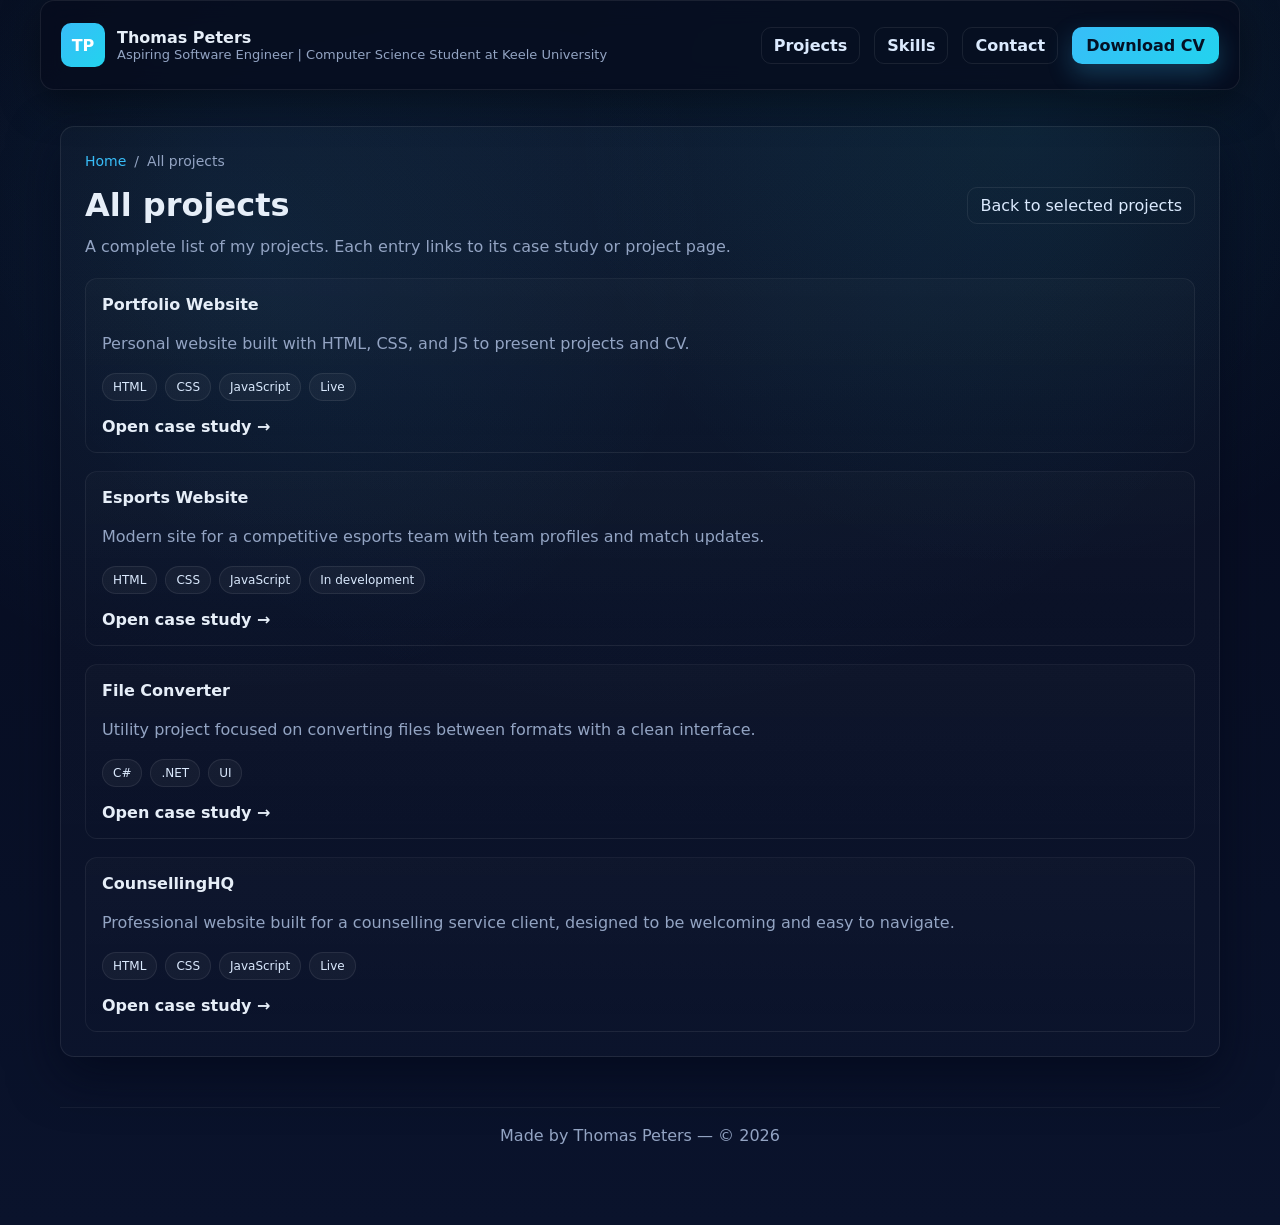
==== projects/all-projects.html @ de2625d3 "comments added" ====
<!DOCTYPE html>
<html lang="en">
<head>
  <meta charset="UTF-8">
  <meta name="viewport" content="width=device-width, initial-scale=1.0">
  <title>All Projects | Thomas Peters</title>
  <meta name="description" content="Full list of Thomas Peters' software projects.">
  <link rel="icon" type="image/jpg" href="../assets/headshot.JPG">
  <!-- Global styles shared across the entire site -->
  <link rel="stylesheet" href="../styles.css">
</head>
<body>

  <!-- =====================================================================
       Site Header
       Identical across all pages for consistent navigation.
  ====================================================================== -->
  <header>
    <div class="logo">
      <div class="mark">TP</div>
      <div>
        <div style="font-weight:700">Thomas Peters</div>
        <div class="muted" style="font-size:13px">
          Aspiring Software Engineer | Computer Science Student at Keele University
        </div>
      </div>
    </div>
    <nav id="site-nav">
      <a class="outline" href="../index.html#projects">Projects</a>
      <a class="outline" href="../index.html#skills">Skills</a>
      <a class="outline" href="../index.html#contact">Contact</a>
      <a class="btn" href="../assets/CV.pdf" target="_blank" rel="noopener">Download CV</a>
    </nav>
  </header>

  <!-- =====================================================================
       Page Content
  ====================================================================== -->
  <main class="container">

    <!-- Project Listing Card
         Single-column grid of all projects, each linking to its case study.
    -->
    <section class="card fade-in">

      <!-- Breadcrumb navigation -->
      <div class="breadcrumbs">
        <a href="../index.html">Home</a>
        <span>/</span>
        <span>All projects</span>
      </div>

      <!-- Page heading and back link -->
      <div class="section-head" style="margin-top:16px">
        <h1 style="margin:0">All projects</h1>
        <a class="outline" href="../index.html#projects">Back to selected projects</a>
      </div>

      <p class="sub" style="margin-top:10px">
        A complete list of my projects. Each entry links to its case study or project page.
      </p>

      <!-- Project cards — single column via .project-column override -->
      <div class="grid-3 project-column">

        <!-- Portfolio Website -->
        <a class="project-card" href="portfolio.html">
          <h4 style="margin:0 0 8px">Portfolio Website</h4>
          <p class="muted" style="margin:0 0 8px">Personal website built with HTML, CSS, and JS to present projects and CV.</p>
          <div class="tag-list" style="margin-bottom:8px">
            <span class="tag">HTML</span>
            <span class="tag">CSS</span>
            <span class="tag">JavaScript</span>
            <span class="tag">Live</span>
          </div>
          <span class="project-link">Open case study →</span>
        </a>

        <!-- Esports Website -->
        <a class="project-card" href="esports.html">
          <h4 style="margin:0 0 8px">Esports Website</h4>
          <p class="muted" style="margin:0 0 8px">Modern site for a competitive esports team with team profiles and match updates.</p>
          <div class="tag-list" style="margin-bottom:8px">
            <span class="tag">HTML</span>
            <span class="tag">CSS</span>
            <span class="tag">JavaScript</span>
            <span class="tag">In development</span>
          </div>
          <span class="project-link">Open case study →</span>
        </a>

        <!-- File Converter -->
        <a class="project-card" href="fileConverter.html">
          <h4 style="margin:0 0 8px">File Converter</h4>
          <p class="muted" style="margin:0 0 8px">Utility project focused on converting files between formats with a clean interface.</p>
          <div class="tag-list" style="margin-bottom:8px">
            <span class="tag">C#</span>
            <span class="tag">.NET</span>
            <span class="tag">UI</span>
          </div>
          <span class="project-link">Open case study →</span>
        </a>

        <!-- CounsellingHQ — client website -->
        <a class="project-card" href="counsellinghq.html">
          <h4 style="margin:0 0 8px">CounsellingHQ</h4>
          <p class="muted" style="margin:0 0 8px">Professional website built for a counselling service client, designed to be welcoming and easy to navigate.</p>
          <div class="tag-list" style="margin-bottom:8px">
            <span class="tag">HTML</span>
            <span class="tag">CSS</span>
            <span class="tag">JavaScript</span>
            <span class="tag">Live</span>
          </div>
          <span class="project-link">Open case study →</span>
        </a>
      </div>
    </section>

    <!-- Footer -->
    <footer class="fade-in">
      <div class="muted">Made by Thomas Peters — © <span id="year"></span></div>
    </footer>

  </main>

  <!-- Scroll-triggered fade-in animations -->
  <script src="../script.js"></script>
  <script>
    // Keep the footer copyright year current automatically
    document.getElementById('year').textContent = new Date().getFullYear();
  </script>
</body>
</html>
---- styles.css ----
/* ==========================================================================
   Theme Variables
   ========================================================================== */
:root {
  --accent: #38bdf8;
  --accent-strong: #22d3ee;
  --muted: #93a4c3;
  --bg: #060b1d;
  --card: rgba(12, 18, 38, 0.9);
  --glass: rgba(255,255,255,0.05);
  --border: rgba(255,255,255,0.08);
}


/* ==========================================================================
   Base Reset
   ========================================================================== */
* {
  box-sizing: border-box;
}

/* Prevent horizontal overflow from any overflowing child */
html, body {
  max-width: 100%;
  overflow-x: hidden;
}


/* ==========================================================================
   Body & Background
   ========================================================================== */

/* Radial accent glows at top corners + deep blue gradient base */
body {
  font-family: Inter, ui-sans-serif, system-ui, -apple-system, "Segoe UI", Roboto, "Helvetica Neue", Arial;
  margin: 0;
  color: #e6eef8;
  background: radial-gradient(circle at 20% 20%, rgba(56, 189, 248, 0.08), transparent 32%),
              radial-gradient(circle at 80% 10%, rgba(34, 211, 238, 0.08), transparent 30%),
              linear-gradient(180deg, #060b1d 0%, #0a132c 100%);
  min-height: 100vh;
  -webkit-font-smoothing: antialiased;
  position: relative;
}

/* Fullscreen top glow overlay — fixed so it stays in place while the page scrolls */
body::before {
  content: "";
  position: fixed;
  inset: 0;
  background: radial-gradient(1200px at 50% 0%, rgba(56, 189, 248, 0.08), transparent 60%);
  pointer-events: none;
  mix-blend-mode: screen;
}


/* ==========================================================================
   Typography
   ========================================================================== */
a {
  color: var(--accent);
  text-decoration: none;
}

a:hover {
  color: var(--accent-strong);
}

img {
  max-width: 100%;
  height: auto;
}

p {
  line-height: 1.7;
}

h1 {
  font-size: 32px;
  margin: 0 0 8px;
}

h2 {
  font-size: 24px;
  letter-spacing: -0.01em;
}

/* Subdued body copy used throughout for secondary text */
.sub {
  color: var(--muted);
  margin: 0 0 18px;
  line-height: 1.6;
}

.muted {
  color: var(--muted);
}

.mb12 {
  margin-bottom: 12px;
}


/* ==========================================================================
   Layout — Header
   ========================================================================== */
header {
  display: flex;
  align-items: center;
  justify-content: space-between;
  padding: 22px 20px;
  max-width: 1200px;
  margin: 0 auto;
  gap: 12px;
  background: rgba(6,11,29,0.75);
  border: 1px solid var(--border);
  border-radius: 14px;
  box-shadow: 0 12px 40px rgba(0,0,0,0.4);
  backdrop-filter: blur(12px);
}

/* Logo: monogram mark + name/subtitle */
.logo {
  display: flex;
  gap: 12px;
  align-items: center;
}

/* TP monogram badge */
.logo .mark {
  width: 44px;
  height: 44px;
  border-radius: 10px;
  background: linear-gradient(135deg, var(--accent), var(--accent-strong));
  display: flex;
  align-items: center;
  justify-content: center;
  font-weight: 700;
  color: white;
}

nav {
  display: flex;
  gap: 14px;
  align-items: center;
  flex-wrap: wrap;
}

nav a {
  font-weight: 600;
  color: #dbeafe;
}


/* ==========================================================================
   Layout — Page Container
   ========================================================================== */
.container {
  max-width: 1200px;
  margin: 20px auto 60px;
  padding: 0 20px;
}

/* Two-column hero: main content left, profile card right */
.hero {
  display: grid;
  grid-template-columns: minmax(280px, 1fr) auto; /* sidebar sizes to its content on laptop */
  gap: 28px;
  align-items: center; /* vertically center main content and sidebar relative to each other */
}

section {
  margin-top: 36px;
}


/* ==========================================================================
   Cards
   ========================================================================== */

/* Primary content card — subtle gradient lifts it off the background */
.card {
  background: linear-gradient(180deg, rgba(255,255,255,0.02), rgba(255,255,255,0.01));
  border-radius: 14px;
  padding: 24px;
  box-shadow: 0 18px 50px rgba(2,6,23,0.6);
  border: 1px solid var(--border);
}

/* Smaller info panels used within case study pages */
.detail-card {
  background: linear-gradient(180deg, rgba(255,255,255,0.02), transparent);
  border: 1px solid rgba(255,255,255,0.08);
  border-radius: 12px;
  padding: 16px;
}


/* ==========================================================================
   Buttons & Links
   ========================================================================== */

/* Primary CTA — gradient fill with accent glow */
.btn {
  background: linear-gradient(135deg, var(--accent), var(--accent-strong));
  color: #041024;
  padding: 9px 14px;
  border-radius: 10px;
  font-weight: 700;
  display: inline-block;
  box-shadow: 0 10px 24px rgba(56, 189, 248, 0.25);
}

/* Secondary CTA — ghost button with hover lift */
.outline {
  border: 1px solid var(--border);
  padding: 8px 12px;
  border-radius: 10px;
  color: #dbeafe;
  transition: border-color 0.2s ease, transform 0.2s ease;
}

.outline:hover {
  border-color: var(--accent);
  transform: translateY(-1px);
}

/* Horizontal row of CTA buttons on case study pages */
.cta-row {
  display: flex;
  gap: 10px;
  flex-wrap: wrap;
  align-items: center;
}


/* ==========================================================================
   Skills
   ========================================================================== */
.skills {
  display: flex;
  flex-wrap: wrap;
  gap: 8px;
  margin-top: 6px;
}

/* Individual skill pill */
.chip {
  background: var(--glass);
  padding: 8px 10px;
  border-radius: 999px;
  font-size: 13px;
  color: #dbeafe;
  border: 1px solid rgba(255,255,255,0.08);
}


/* ==========================================================================
   Profile Card (Sidebar)
   ========================================================================== */
.profile-card {
  padding: 20px;
  text-align: center;
  display: flex;
  flex-direction: column;
  align-items: center;
  justify-content: flex-start;
  align-self: center;     /* center vertically in the grid row */
  justify-self: start;    /* align with the start of the adjacent container on laptop */
  gap: 4px;
  width: fit-content;
  min-width: 280px;
  max-width: 340px;
  height: fit-content;    /* hug contents so there are no empty areas */
  margin: 0;              /* prevent centering so it lines up with the main column */
}

/* Circular avatar container with subtle border */
.avatar {
  width: 120px;
  height: 120px;
  border-radius: 50%;
  overflow: hidden;
  position: relative;
  margin-bottom: 12px;
  border: 2px solid rgba(255,255,255,0.12);
  box-shadow: 0 2px 6px rgba(0,0,0,0.1);
  flex-shrink: 0;
}

/* Centered crop — covers the circular container regardless of image dimensions */
.avatar img {
  position: absolute;
  top: 50%;
  left: 50%;
  width: auto;
  height: 100%;
  transform: translate(-50%, -50%);
  object-fit: cover;
  display: block;
}

.links {
  display: flex;
  flex-direction: column;
  gap: 10px;
  margin-top: 8px;
}

/* Paired link buttons inside the profile card */
.link-row {
  display: flex;
  gap: 8px;
  justify-content: center;
}


/* ==========================================================================
   Project Grid & Cards
   ========================================================================== */

/* Three-column responsive grid — collapses to fewer columns on narrow viewports */
.grid-3 {
  display: grid;
  grid-template-columns: repeat(auto-fit, minmax(240px, 1fr));
  gap: 18px;
}

/* Single-column override for the all-projects listing */
.project-column {
  grid-template-columns: 1fr;
}

/* Section header row with title on the left and a secondary action on the right */
.section-head {
  display: flex;
  align-items: center;
  justify-content: space-between;
  gap: 16px;
  flex-wrap: wrap;
}

.section-foot {
  margin-top: 14px;
}

/* Clickable project card with hover lift effect */
.project-card {
  padding: 16px;
  border-radius: 12px;
  background: linear-gradient(180deg, rgba(255,255,255,0.02), transparent);
  min-height: 140px;
  border: 1px solid rgba(255,255,255,0.06);
  display: flex;
  flex-direction: column;
  gap: 8px;
  transition: transform 0.2s ease, border-color 0.2s ease, box-shadow 0.2s ease;
  text-decoration: none;
  color: inherit;
}

.project-link {
  font-weight: 700;
}

.project-card:hover {
  transform: translateY(-4px);
  border-color: var(--accent);
  box-shadow: 0 18px 36px rgba(2,6,23,0.5);
}

/* Keyboard focus ring for accessibility */
.project-card:focus-visible {
  outline: 2px solid var(--accent);
  outline-offset: 3px;
}

.project-list {
  display: flex;
  flex-direction: column;
  gap: 12px;
}

/* Horizontal project row used in list views */
.project-row {
  display: flex;
  align-items: flex-start;
  justify-content: space-between;
  gap: 16px;
  padding: 14px;
  border-radius: 12px;
  border: 1px solid rgba(255,255,255,0.06);
  background: linear-gradient(180deg, rgba(255,255,255,0.02), transparent);
}

.project-row h4 {
  margin: 0 0 6px;
}

.project-row p {
  margin: 0;
}

.project-meta {
  display: flex;
  flex-wrap: wrap;
  gap: 8px;
  margin-top: 8px;
}

.project-cta {
  white-space: nowrap;
  align-self: center;
}


/* ==========================================================================
   Tags
   ========================================================================== */

/* Pill tags for tech stack labels on case study pages */
.tag-list {
  display: flex;
  flex-wrap: wrap;
  gap: 8px;
}

.tag {
  padding: 6px 10px;
  border-radius: 999px;
  border: 1px solid rgba(255,255,255,0.08);
  background: rgba(255,255,255,0.04);
  font-size: 12px;
  color: #dbeafe;
}


/* ==========================================================================
   Case Study Pages
   ========================================================================== */

/* Breadcrumb trail: Home / All projects / Project name */
.breadcrumbs {
  display: inline-flex;
  gap: 8px;
  align-items: center;
  color: var(--muted);
  font-size: 14px;
}

/* Two-column hero: description + CTA on the left, snapshot panel on the right */
.page-hero {
  display: grid;
  grid-template-columns: minmax(0, 1.2fr) minmax(240px, 0.8fr);
  gap: 18px;
  align-items: center;
}

/* Three-column detail grid beneath the hero description */
.detail-grid {
  display: grid;
  grid-template-columns: repeat(auto-fit, minmax(220px, 1fr));
  gap: 14px;
}


/* ==========================================================================
   Forms
   ========================================================================== */
input, textarea {
  width: 100%;
  padding: 10px;
  border-radius: 8px;
  border: 1px solid rgba(255,255,255,0.04);
  background: transparent;
  color: inherit;
  margin-bottom: 8px;
}


/* ==========================================================================
   Animations
   ========================================================================== */

/* Initial state — elements start invisible and slightly below position */
.fade-in {
  opacity: 0;
  transform: translateY(12px);
  transition: opacity 0.4s ease, transform 0.4s ease;
}

/* Applied by IntersectionObserver in script.js when element enters the viewport */
.fade-in.visible {
  opacity: 1;
  transform: translateY(0);
}


/* ==========================================================================
   Footer
   ========================================================================== */
footer {
  margin: 50px 0 80px;
  text-align: center;
  color: var(--muted);
  border-top: 1px solid rgba(255,255,255,0.05);
  padding-top: 18px;
}


/* ==========================================================================
   Responsive — Tablet (≤ 900px)
   ========================================================================== */
@media (max-width: 900px) {
  /* Stack header vertically */
  header {
    flex-direction: column;
    align-items: flex-start;
    padding: 18px;
  }

  nav {
    order: 3;
    width: 100%;
    gap: 10px;
    flex-direction: column;
  }

  /* Hero drops to single column, profile card moves above content */
  .hero {
    grid-template-columns: 1fr;
  }

  .profile-card {
    order: -1;
    max-width: 340px;
    margin: 0 auto;
  }

  /* Case study hero also collapses to single column */
  .page-hero {
    grid-template-columns: 1fr;
  }
}


/* ==========================================================================
   Responsive — Small Mobile (≤ 560px)
   ========================================================================== */
@media (max-width: 560px) {
  body {
    font-size: 15px;
  }

  .card {
    padding: 16px;
  }

  h1 {
    font-size: 24px;
  }

  /* Stack link pairs vertically and stretch to full width */
  .link-row {
    flex-direction: column;
  }

  .link-row .outline {
    width: 100%;
    text-align: center;
  }

  /* Project rows stack content above CTA on small screens */
  .project-row {
    flex-direction: column;
    align-items: stretch;
  }

  .project-cta {
    align-self: flex-start;
  }
}


/* ==========================================================================
   Responsive — Narrow Mobile (≤ 780px)
   ========================================================================== */
@media (max-width: 780px) {
  /* Full-width nav links */
  nav a {
    width: 100%;
    text-align: center;
  }

  .btn {
    text-align: center;
    width: 100%;
  }

  /* Hide the header entirely on very small screens */
  header {
    display: none;
  }
}
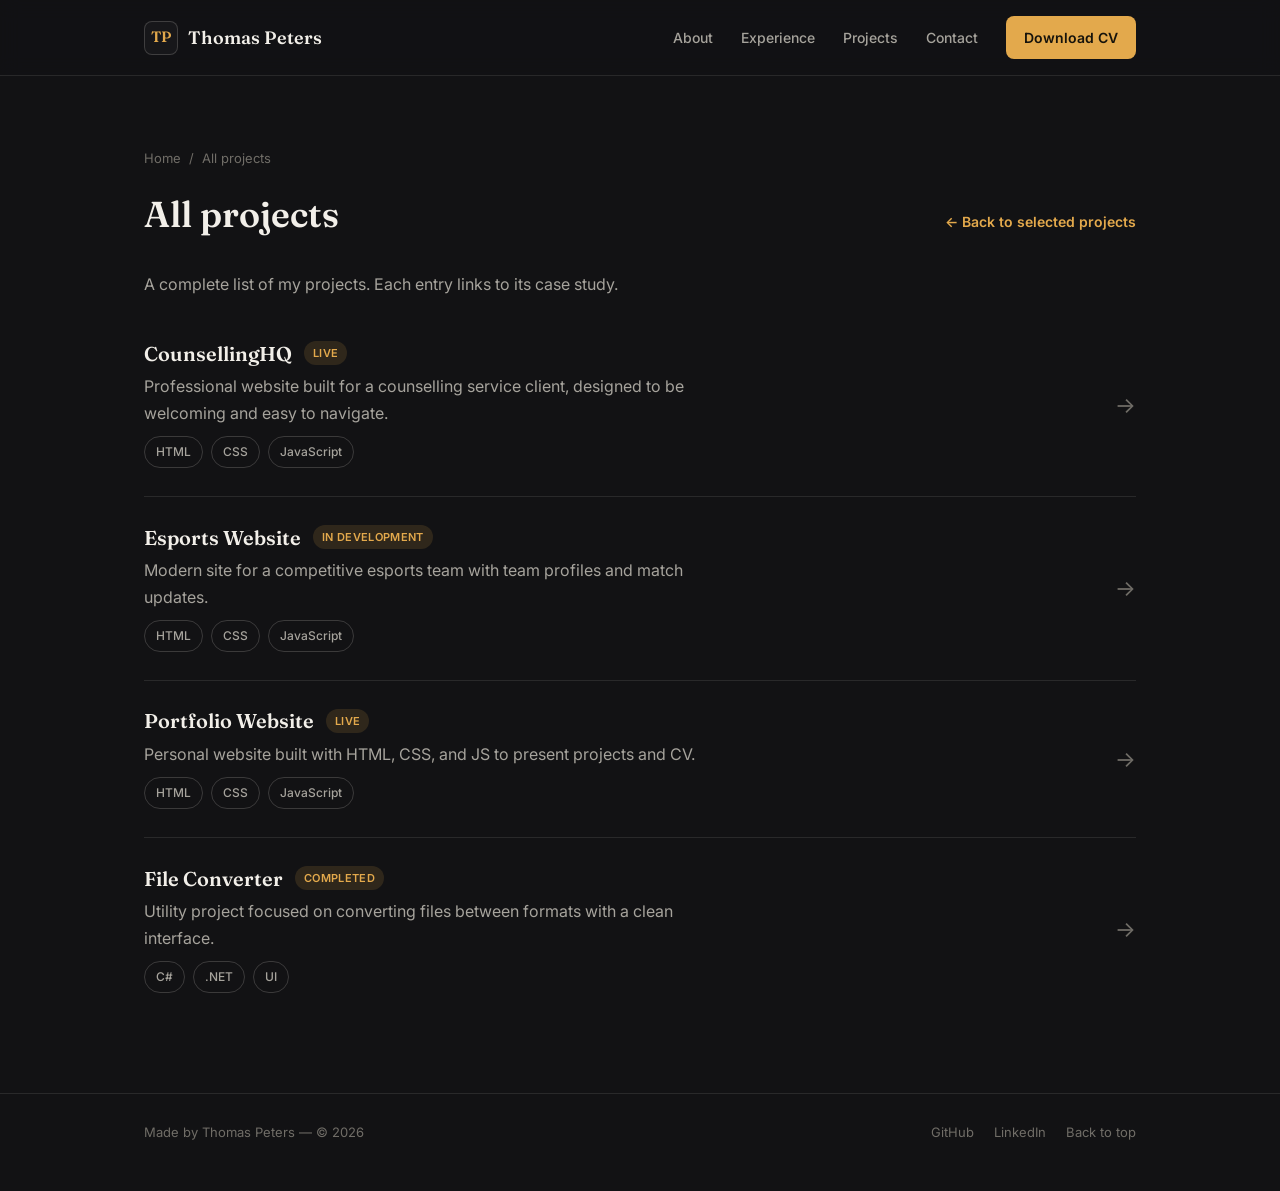
==== commit 3aab4eeb: "changed design of the website" ====
--- a/projects/all-projects.html
+++ b/projects/all-projects.html
@@ -5,129 +5,132 @@
   <meta name="viewport" content="width=device-width, initial-scale=1.0">
   <title>All Projects | Thomas Peters</title>
   <meta name="description" content="Full list of Thomas Peters' software projects.">
-  <link rel="icon" type="image/jpg" href="../assets/headshot.JPG">
-  <!-- Global styles shared across the entire site -->
+  <link rel="canonical" href="https://www.thomas-peters.org/projects/all-projects.html">
+  <meta name="theme-color" content="#121214">
+  <link rel="icon" href="../assets/favicon.svg" type="image/svg+xml">
+  <link rel="preconnect" href="https://fonts.googleapis.com">
+  <link rel="preconnect" href="https://fonts.gstatic.com" crossorigin>
+  <link href="https://fonts.googleapis.com/css2?family=Fraunces:opsz,wght@9..144,500;9..144,600&family=Inter:wght@400;500;600;700&display=swap" rel="stylesheet">
   <link rel="stylesheet" href="../styles.css">
 </head>
 <body>
 
-  <!-- =====================================================================
-       Site Header
-       Identical across all pages for consistent navigation.
-  ====================================================================== -->
-  <header>
-    <div class="logo">
-      <div class="mark">TP</div>
-      <div>
-        <div style="font-weight:700">Thomas Peters</div>
-        <div class="muted" style="font-size:13px">
-          Aspiring Software Engineer | Computer Science Student at Keele University
+  <a class="skip-link" href="#main">Skip to content</a>
+
+  <header class="site-header">
+    <div class="nav-row">
+      <a class="brand" href="../index.html">
+        <span class="mark">TP</span>
+        Thomas Peters
+      </a>
+      <ul class="nav-links" id="nav-links">
+        <li><a href="../index.html#about">About</a></li>
+        <li><a href="../index.html#experience">Experience</a></li>
+        <li><a href="../index.html#projects">Projects</a></li>
+        <li><a href="../index.html#contact">Contact</a></li>
+        <li><a class="btn" href="../assets/CV.pdf" target="_blank" rel="noopener">Download CV</a></li>
+      </ul>
+      <button class="nav-toggle" id="nav-toggle" aria-label="Toggle navigation" aria-expanded="false" aria-controls="nav-links">
+        <svg viewBox="0 0 24 24" fill="none" stroke="currentColor" stroke-width="2" stroke-linecap="round"><line x1="3" y1="6" x2="21" y2="6"/><line x1="3" y1="12" x2="21" y2="12"/><line x1="3" y1="18" x2="21" y2="18"/></svg>
+      </button>
+    </div>
+  </header>
+
+  <main id="main">
+    <section style="border-top:none">
+      <div class="wrap">
+        <div class="breadcrumbs">
+          <a href="../index.html">Home</a>
+          <span>/</span>
+          <span>All projects</span>
+        </div>
+
+        <div class="section-head">
+          <h1 style="font-size:36px; margin:0;">All projects</h1>
+          <a class="see-all" href="../index.html#projects">← Back to selected projects</a>
+        </div>
+        <p class="lede" style="margin-bottom: 0;">A complete list of my projects. Each entry links to its case study.</p>
+
+        <div class="project-list" style="margin-top: 16px;">
+          <a class="project-row fade-in" href="counsellinghq.html">
+            <div>
+              <div class="title-row">
+                <h3>CounsellingHQ</h3>
+                <span class="status-pill">Live</span>
+              </div>
+              <p>Professional website built for a counselling service client, designed to be welcoming and easy to navigate.</p>
+              <div class="tag-list">
+                <span class="tag">HTML</span>
+                <span class="tag">CSS</span>
+                <span class="tag">JavaScript</span>
+              </div>
+            </div>
+            <span class="arrow" aria-hidden="true">→</span>
+          </a>
+
+          <a class="project-row fade-in" href="esports.html">
+            <div>
+              <div class="title-row">
+                <h3>Esports Website</h3>
+                <span class="status-pill">In development</span>
+              </div>
+              <p>Modern site for a competitive esports team with team profiles and match updates.</p>
+              <div class="tag-list">
+                <span class="tag">HTML</span>
+                <span class="tag">CSS</span>
+                <span class="tag">JavaScript</span>
+              </div>
+            </div>
+            <span class="arrow" aria-hidden="true">→</span>
+          </a>
+
+          <a class="project-row fade-in" href="portfolio.html">
+            <div>
+              <div class="title-row">
+                <h3>Portfolio Website</h3>
+                <span class="status-pill">Live</span>
+              </div>
+              <p>Personal website built with HTML, CSS, and JS to present projects and CV.</p>
+              <div class="tag-list">
+                <span class="tag">HTML</span>
+                <span class="tag">CSS</span>
+                <span class="tag">JavaScript</span>
+              </div>
+            </div>
+            <span class="arrow" aria-hidden="true">→</span>
+          </a>
+
+          <a class="project-row fade-in" href="fileConverter.html">
+            <div>
+              <div class="title-row">
+                <h3>File Converter</h3>
+                <span class="status-pill">Completed</span>
+              </div>
+              <p>Utility project focused on converting files between formats with a clean interface.</p>
+              <div class="tag-list">
+                <span class="tag">C#</span>
+                <span class="tag">.NET</span>
+                <span class="tag">UI</span>
+              </div>
+            </div>
+            <span class="arrow" aria-hidden="true">→</span>
+          </a>
         </div>
       </div>
-    </div>
-    <nav id="site-nav">
-      <a class="outline" href="../index.html#projects">Projects</a>
-      <a class="outline" href="../index.html#skills">Skills</a>
-      <a class="outline" href="../index.html#contact">Contact</a>
-      <a class="btn" href="../assets/CV.pdf" target="_blank" rel="noopener">Download CV</a>
-    </nav>
-  </header>
-
-  <!-- =====================================================================
-       Page Content
-  ====================================================================== -->
-  <main class="container">
-
-    <!-- Project Listing Card
-         Single-column grid of all projects, each linking to its case study.
-    -->
-    <section class="card fade-in">
-
-      <!-- Breadcrumb navigation -->
-      <div class="breadcrumbs">
-        <a href="../index.html">Home</a>
-        <span>/</span>
-        <span>All projects</span>
-      </div>
-
-      <!-- Page heading and back link -->
-      <div class="section-head" style="margin-top:16px">
-        <h1 style="margin:0">All projects</h1>
-        <a class="outline" href="../index.html#projects">Back to selected projects</a>
-      </div>
-
-      <p class="sub" style="margin-top:10px">
-        A complete list of my projects. Each entry links to its case study or project page.
-      </p>
-
-      <!-- Project cards — single column via .project-column override -->
-      <div class="grid-3 project-column">
-
-        <!-- Portfolio Website -->
-        <a class="project-card" href="portfolio.html">
-          <h4 style="margin:0 0 8px">Portfolio Website</h4>
-          <p class="muted" style="margin:0 0 8px">Personal website built with HTML, CSS, and JS to present projects and CV.</p>
-          <div class="tag-list" style="margin-bottom:8px">
-            <span class="tag">HTML</span>
-            <span class="tag">CSS</span>
-            <span class="tag">JavaScript</span>
-            <span class="tag">Live</span>
-          </div>
-          <span class="project-link">Open case study →</span>
-        </a>
-
-        <!-- Esports Website -->
-        <a class="project-card" href="esports.html">
-          <h4 style="margin:0 0 8px">Esports Website</h4>
-          <p class="muted" style="margin:0 0 8px">Modern site for a competitive esports team with team profiles and match updates.</p>
-          <div class="tag-list" style="margin-bottom:8px">
-            <span class="tag">HTML</span>
-            <span class="tag">CSS</span>
-            <span class="tag">JavaScript</span>
-            <span class="tag">In development</span>
-          </div>
-          <span class="project-link">Open case study →</span>
-        </a>
-
-        <!-- File Converter -->
-        <a class="project-card" href="fileConverter.html">
-          <h4 style="margin:0 0 8px">File Converter</h4>
-          <p class="muted" style="margin:0 0 8px">Utility project focused on converting files between formats with a clean interface.</p>
-          <div class="tag-list" style="margin-bottom:8px">
-            <span class="tag">C#</span>
-            <span class="tag">.NET</span>
-            <span class="tag">UI</span>
-          </div>
-          <span class="project-link">Open case study →</span>
-        </a>
-
-        <!-- CounsellingHQ — client website -->
-        <a class="project-card" href="counsellinghq.html">
-          <h4 style="margin:0 0 8px">CounsellingHQ</h4>
-          <p class="muted" style="margin:0 0 8px">Professional website built for a counselling service client, designed to be welcoming and easy to navigate.</p>
-          <div class="tag-list" style="margin-bottom:8px">
-            <span class="tag">HTML</span>
-            <span class="tag">CSS</span>
-            <span class="tag">JavaScript</span>
-            <span class="tag">Live</span>
-          </div>
-          <span class="project-link">Open case study →</span>
-        </a>
-      </div>
     </section>
-
-    <!-- Footer -->
-    <footer class="fade-in">
-      <div class="muted">Made by Thomas Peters — © <span id="year"></span></div>
-    </footer>
-
   </main>
 
-  <!-- Scroll-triggered fade-in animations -->
+  <footer class="site-footer">
+    <div class="wrap footer-row">
+      <div>Made by Thomas Peters — © <span id="year"></span></div>
+      <div class="footer-links">
+        <a href="https://github.com/thomasPeters31" target="_blank" rel="noopener">GitHub</a>
+        <a href="https://www.linkedin.com/in/thomas-peters-69949b268/" target="_blank" rel="noopener">LinkedIn</a>
+        <a href="../index.html#top">Back to top</a>
+      </div>
+    </div>
+  </footer>
+
   <script src="../script.js"></script>
-  <script>
-    // Keep the footer copyright year current automatically
-    document.getElementById('year').textContent = new Date().getFullYear();
-  </script>
 </body>
 </html>
--- a/styles.css
+++ b/styles.css
@@ -1,604 +1,789 @@
 /* ==========================================================================
-   Theme Variables
+   Design tokens
    ========================================================================== */
 :root {
-  --accent: #38bdf8;
-  --accent-strong: #22d3ee;
-  --muted: #93a4c3;
-  --bg: #060b1d;
-  --card: rgba(12, 18, 38, 0.9);
-  --glass: rgba(255,255,255,0.05);
-  --border: rgba(255,255,255,0.08);
-}
-
-
-/* ==========================================================================
-   Base Reset
+  --bg: #121214;
+  --bg-raised: #17171a;
+  --ink: #f2efe9;
+  --ink-dim: #a6a39c;
+  --ink-faint: #706d67;
+  --line: rgba(242, 239, 233, 0.1);
+  --line-strong: rgba(242, 239, 233, 0.18);
+  --accent: #e3a94c;
+  --accent-soft: rgba(227, 169, 76, 0.14);
+  --accent-ink: #16130b;
+
+  --font-display: "Fraunces", Georgia, "Times New Roman", serif;
+  --font-body: "Inter", ui-sans-serif, system-ui, -apple-system, "Segoe UI", Roboto, Arial, sans-serif;
+
+  --max: 1040px;
+  --gutter: 24px;
+}
+
+/* ==========================================================================
+   Reset & base
    ========================================================================== */
 * {
   box-sizing: border-box;
 }
 
-/* Prevent horizontal overflow from any overflowing child */
+html {
+  scroll-behavior: smooth;
+}
+
 html, body {
   max-width: 100%;
   overflow-x: hidden;
 }
 
-
-/* ==========================================================================
-   Body & Background
-   ========================================================================== */
-
-/* Radial accent glows at top corners + deep blue gradient base */
 body {
-  font-family: Inter, ui-sans-serif, system-ui, -apple-system, "Segoe UI", Roboto, "Helvetica Neue", Arial;
   margin: 0;
-  color: #e6eef8;
-  background: radial-gradient(circle at 20% 20%, rgba(56, 189, 248, 0.08), transparent 32%),
-              radial-gradient(circle at 80% 10%, rgba(34, 211, 238, 0.08), transparent 30%),
-              linear-gradient(180deg, #060b1d 0%, #0a132c 100%);
-  min-height: 100vh;
+  background: var(--bg);
+  color: var(--ink);
+  font-family: var(--font-body);
+  font-size: 16px;
+  line-height: 1.65;
   -webkit-font-smoothing: antialiased;
-  position: relative;
-}
-
-/* Fullscreen top glow overlay — fixed so it stays in place while the page scrolls */
-body::before {
-  content: "";
-  position: fixed;
-  inset: 0;
-  background: radial-gradient(1200px at 50% 0%, rgba(56, 189, 248, 0.08), transparent 60%);
-  pointer-events: none;
-  mix-blend-mode: screen;
-}
-
-
-/* ==========================================================================
-   Typography
-   ========================================================================== */
-a {
-  color: var(--accent);
-  text-decoration: none;
-}
-
-a:hover {
-  color: var(--accent-strong);
 }
 
 img {
   max-width: 100%;
   height: auto;
+  display: block;
+}
+
+a {
+  color: inherit;
+  text-decoration: none;
 }
 
 p {
-  line-height: 1.7;
-}
-
-h1 {
-  font-size: 32px;
-  margin: 0 0 8px;
-}
-
-h2 {
-  font-size: 24px;
-  letter-spacing: -0.01em;
-}
-
-/* Subdued body copy used throughout for secondary text */
-.sub {
-  color: var(--muted);
-  margin: 0 0 18px;
-  line-height: 1.6;
+  margin: 0 0 1em;
+  color: var(--ink-dim);
+}
+
+h1, h2, h3, h4 {
+  font-family: var(--font-display);
+  font-weight: 600;
+  color: var(--ink);
+  line-height: 1.15;
+  margin: 0 0 0.5em;
+}
+
+ul {
+  margin: 0;
+  padding: 0;
+  list-style: none;
+}
+
+/* Skip link for keyboard/screen-reader users */
+.skip-link {
+  position: absolute;
+  left: -9999px;
+  top: 0;
+  background: var(--accent);
+  color: var(--accent-ink);
+  padding: 10px 16px;
+  border-radius: 0 0 8px 0;
+  font-weight: 600;
+  z-index: 1000;
+}
+
+.skip-link:focus {
+  left: 0;
+}
+
+:focus-visible {
+  outline: 2px solid var(--accent);
+  outline-offset: 3px;
+}
+
+@media (prefers-reduced-motion: reduce) {
+  html {
+    scroll-behavior: auto;
+  }
+  * {
+    animation-duration: 0.001ms !important;
+    transition-duration: 0.001ms !important;
+  }
+}
+
+/* ==========================================================================
+   Layout helpers
+   ========================================================================== */
+.wrap {
+  max-width: var(--max);
+  margin: 0 auto;
+  padding: 0 var(--gutter);
+}
+
+.eyebrow {
+  display: block;
+  font-size: 13px;
+  font-weight: 600;
+  letter-spacing: 0.08em;
+  text-transform: uppercase;
+  color: var(--accent);
+  margin-bottom: 10px;
+}
+
+section {
+  padding: 72px 0;
+  border-top: 1px solid var(--line);
+}
+
+section:first-of-type {
+  border-top: none;
 }
 
 .muted {
-  color: var(--muted);
-}
-
-.mb12 {
-  margin-bottom: 12px;
-}
-
-
-/* ==========================================================================
-   Layout — Header
-   ========================================================================== */
-header {
+  color: var(--ink-dim);
+}
+
+/* ==========================================================================
+   Nav bar
+   ========================================================================== */
+.site-header {
+  position: sticky;
+  top: 0;
+  z-index: 100;
+  background: rgba(18, 18, 20, 0.85);
+  backdrop-filter: blur(10px);
+  border-bottom: 1px solid var(--line);
+}
+
+.nav-row {
   display: flex;
   align-items: center;
   justify-content: space-between;
-  padding: 22px 20px;
-  max-width: 1200px;
+  padding: 16px var(--gutter);
+  max-width: var(--max);
   margin: 0 auto;
-  gap: 12px;
-  background: rgba(6,11,29,0.75);
-  border: 1px solid var(--border);
-  border-radius: 14px;
-  box-shadow: 0 12px 40px rgba(0,0,0,0.4);
-  backdrop-filter: blur(12px);
-}
-
-/* Logo: monogram mark + name/subtitle */
-.logo {
-  display: flex;
-  gap: 12px;
-  align-items: center;
-}
-
-/* TP monogram badge */
-.logo .mark {
-  width: 44px;
-  height: 44px;
-  border-radius: 10px;
-  background: linear-gradient(135deg, var(--accent), var(--accent-strong));
+  gap: 16px;
+}
+
+.brand {
+  display: flex;
+  align-items: center;
+  gap: 10px;
+  font-weight: 600;
+  font-family: var(--font-display);
+  font-size: 18px;
+}
+
+.brand .mark {
+  width: 34px;
+  height: 34px;
+  border-radius: 8px;
+  background: var(--bg-raised);
+  border: 1px solid var(--line-strong);
+  color: var(--accent);
   display: flex;
   align-items: center;
   justify-content: center;
-  font-weight: 700;
-  color: white;
-}
-
-nav {
-  display: flex;
-  gap: 14px;
-  align-items: center;
-  flex-wrap: wrap;
-}
-
-nav a {
-  font-weight: 600;
-  color: #dbeafe;
-}
-
-
-/* ==========================================================================
-   Layout — Page Container
-   ========================================================================== */
-.container {
-  max-width: 1200px;
-  margin: 20px auto 60px;
-  padding: 0 20px;
-}
-
-/* Two-column hero: main content left, profile card right */
-.hero {
-  display: grid;
-  grid-template-columns: minmax(280px, 1fr) auto; /* sidebar sizes to its content on laptop */
+  font-family: var(--font-display);
+  font-weight: 600;
+  font-size: 15px;
+}
+
+.nav-links {
+  display: flex;
+  align-items: center;
   gap: 28px;
-  align-items: center; /* vertically center main content and sidebar relative to each other */
-}
-
-section {
-  margin-top: 36px;
-}
-
-
-/* ==========================================================================
-   Cards
-   ========================================================================== */
-
-/* Primary content card — subtle gradient lifts it off the background */
-.card {
-  background: linear-gradient(180deg, rgba(255,255,255,0.02), rgba(255,255,255,0.01));
-  border-radius: 14px;
-  padding: 24px;
-  box-shadow: 0 18px 50px rgba(2,6,23,0.6);
-  border: 1px solid var(--border);
-}
-
-/* Smaller info panels used within case study pages */
-.detail-card {
-  background: linear-gradient(180deg, rgba(255,255,255,0.02), transparent);
-  border: 1px solid rgba(255,255,255,0.08);
-  border-radius: 12px;
-  padding: 16px;
-}
-
-
-/* ==========================================================================
-   Buttons & Links
-   ========================================================================== */
-
-/* Primary CTA — gradient fill with accent glow */
+}
+
+.nav-links a:not(.btn) {
+  font-size: 14px;
+  font-weight: 500;
+  color: var(--ink-dim);
+  transition: color 0.15s ease;
+}
+
+.nav-links a:not(.btn):hover {
+  color: var(--ink);
+}
+
+.nav-toggle {
+  display: none;
+  background: none;
+  border: 1px solid var(--line-strong);
+  border-radius: 8px;
+  width: 40px;
+  height: 40px;
+  align-items: center;
+  justify-content: center;
+  color: var(--ink);
+  cursor: pointer;
+}
+
+.nav-toggle svg {
+  width: 20px;
+  height: 20px;
+}
+
+/* ==========================================================================
+   Buttons & tags
+   ========================================================================== */
 .btn {
-  background: linear-gradient(135deg, var(--accent), var(--accent-strong));
-  color: #041024;
-  padding: 9px 14px;
-  border-radius: 10px;
-  font-weight: 700;
-  display: inline-block;
-  box-shadow: 0 10px 24px rgba(56, 189, 248, 0.25);
-}
-
-/* Secondary CTA — ghost button with hover lift */
-.outline {
-  border: 1px solid var(--border);
-  padding: 8px 12px;
-  border-radius: 10px;
-  color: #dbeafe;
-  transition: border-color 0.2s ease, transform 0.2s ease;
-}
-
-.outline:hover {
+  display: inline-flex;
+  align-items: center;
+  gap: 8px;
+  background: var(--accent);
+  color: var(--accent-ink);
+  padding: 10px 18px;
+  border-radius: 8px;
+  font-weight: 600;
+  font-size: 14px;
+  transition: transform 0.15s ease, box-shadow 0.15s ease;
+}
+
+.btn:hover {
+  transform: translateY(-1px);
+  box-shadow: 0 8px 20px rgba(227, 169, 76, 0.25);
+}
+
+.btn-outline {
+  display: inline-flex;
+  align-items: center;
+  gap: 8px;
+  border: 1px solid var(--line-strong);
+  color: var(--ink);
+  padding: 10px 18px;
+  border-radius: 8px;
+  font-weight: 600;
+  font-size: 14px;
+  transition: border-color 0.15s ease, transform 0.15s ease;
+}
+
+.btn-outline:hover {
   border-color: var(--accent);
   transform: translateY(-1px);
 }
 
-/* Horizontal row of CTA buttons on case study pages */
-.cta-row {
-  display: flex;
-  gap: 10px;
+.btn-row {
+  display: flex;
+  gap: 12px;
   flex-wrap: wrap;
   align-items: center;
 }
 
-
-/* ==========================================================================
-   Skills
-   ========================================================================== */
-.skills {
+.tag-list {
   display: flex;
   flex-wrap: wrap;
   gap: 8px;
-  margin-top: 6px;
-}
-
-/* Individual skill pill */
-.chip {
-  background: var(--glass);
-  padding: 8px 10px;
+}
+
+.tag {
+  font-size: 12px;
+  font-weight: 500;
+  padding: 5px 11px;
   border-radius: 999px;
-  font-size: 13px;
-  color: #dbeafe;
-  border: 1px solid rgba(255,255,255,0.08);
-}
-
-
-/* ==========================================================================
-   Profile Card (Sidebar)
-   ========================================================================== */
-.profile-card {
-  padding: 20px;
-  text-align: center;
-  display: flex;
-  flex-direction: column;
-  align-items: center;
-  justify-content: flex-start;
-  align-self: center;     /* center vertically in the grid row */
-  justify-self: start;    /* align with the start of the adjacent container on laptop */
-  gap: 4px;
-  width: fit-content;
-  min-width: 280px;
-  max-width: 340px;
-  height: fit-content;    /* hug contents so there are no empty areas */
-  margin: 0;              /* prevent centering so it lines up with the main column */
-}
-
-/* Circular avatar container with subtle border */
-.avatar {
-  width: 120px;
-  height: 120px;
-  border-radius: 50%;
+  border: 1px solid var(--line-strong);
+  color: var(--ink-dim);
+}
+
+/* ==========================================================================
+   Hero
+   ========================================================================== */
+.hero {
+  padding-top: 88px;
+  padding-bottom: 64px;
+}
+
+.hero-grid {
+  display: grid;
+  grid-template-columns: 1.4fr 0.6fr;
+  gap: 48px;
+  align-items: center;
+}
+
+.hero h1 {
+  font-size: clamp(40px, 6vw, 64px);
+  letter-spacing: -0.01em;
+  margin-bottom: 16px;
+}
+
+.hero .role {
+  font-size: 15px;
+  font-weight: 600;
+  color: var(--accent);
+  margin-bottom: 20px;
+}
+
+.hero .lede {
+  font-size: 18px;
+  max-width: 52ch;
+  margin-bottom: 28px;
+}
+
+.hero-photo {
+  position: relative;
+  justify-self: end;
+  width: 100%;
+  max-width: 260px;
+}
+
+.hero-photo .frame {
+  border: 1px solid var(--line-strong);
+  border-radius: 12px;
   overflow: hidden;
   position: relative;
-  margin-bottom: 12px;
-  border: 2px solid rgba(255,255,255,0.12);
-  box-shadow: 0 2px 6px rgba(0,0,0,0.1);
-  flex-shrink: 0;
-}
-
-/* Centered crop — covers the circular container regardless of image dimensions */
-.avatar img {
+  aspect-ratio: 4 / 5;
+}
+
+.hero-photo .frame img {
+  width: 100%;
+  height: 100%;
+  object-fit: cover;
+}
+
+.hero-photo::before {
+  content: "";
   position: absolute;
-  top: 50%;
-  left: 50%;
-  width: auto;
-  height: 100%;
-  transform: translate(-50%, -50%);
-  object-fit: cover;
+  inset: 14px -14px -14px 14px;
+  border: 1px solid var(--accent);
+  border-radius: 12px;
+  z-index: -1;
+}
+
+/* Fact strip: thin-divided row of quick facts under the hero */
+.fact-strip {
+  display: flex;
+  flex-wrap: wrap;
+  gap: 0;
+  border-top: 1px solid var(--line);
+  border-bottom: 1px solid var(--line);
+  margin-top: 8px;
+}
+
+.fact {
+  flex: 1 1 200px;
+  padding: 18px 24px 18px 0;
+  border-left: 1px solid var(--line);
+  padding-left: 24px;
+}
+
+.fact:first-child {
+  border-left: none;
+  padding-left: 0;
+}
+
+.fact .num {
+  font-family: var(--font-display);
+  font-size: 22px;
+  color: var(--ink);
   display: block;
-}
-
-.links {
-  display: flex;
-  flex-direction: column;
-  gap: 10px;
-  margin-top: 8px;
-}
-
-/* Paired link buttons inside the profile card */
-.link-row {
-  display: flex;
-  gap: 8px;
-  justify-content: center;
-}
-
-
-/* ==========================================================================
-   Project Grid & Cards
-   ========================================================================== */
-
-/* Three-column responsive grid — collapses to fewer columns on narrow viewports */
-.grid-3 {
-  display: grid;
-  grid-template-columns: repeat(auto-fit, minmax(240px, 1fr));
-  gap: 18px;
-}
-
-/* Single-column override for the all-projects listing */
-.project-column {
-  grid-template-columns: 1fr;
-}
-
-/* Section header row with title on the left and a secondary action on the right */
+  margin-bottom: 4px;
+}
+
+.fact .label {
+  font-size: 13px;
+  color: var(--ink-dim);
+}
+
+/* ==========================================================================
+   Section heads
+   ========================================================================== */
 .section-head {
   display: flex;
-  align-items: center;
+  align-items: baseline;
   justify-content: space-between;
   gap: 16px;
   flex-wrap: wrap;
-}
-
-.section-foot {
-  margin-top: 14px;
-}
-
-/* Clickable project card with hover lift effect */
-.project-card {
-  padding: 16px;
+  margin-bottom: 36px;
+}
+
+.section-head h2 {
+  font-size: 30px;
+  margin: 0;
+}
+
+.section-head .see-all {
+  font-size: 14px;
+  font-weight: 600;
+  color: var(--accent);
+  white-space: nowrap;
+}
+
+/* ==========================================================================
+   About & skills
+   ========================================================================== */
+.about-grid {
+  display: grid;
+  grid-template-columns: 1.2fr 1fr;
+  gap: 48px;
+}
+
+.skill-group {
+  margin-bottom: 22px;
+}
+
+.skill-group:last-child {
+  margin-bottom: 0;
+}
+
+.skill-group h4 {
+  font-size: 13px;
+  font-weight: 600;
+  letter-spacing: 0.04em;
+  text-transform: uppercase;
+  color: var(--ink-faint);
+  margin-bottom: 10px;
+  font-family: var(--font-body);
+}
+
+/* ==========================================================================
+   Timeline (experience & education)
+   ========================================================================== */
+.timeline {
+  display: flex;
+  flex-direction: column;
+  gap: 32px;
+}
+
+.timeline-item {
+  position: relative;
+  padding-left: 28px;
+  border-left: 1px solid var(--line-strong);
+}
+
+.timeline-item::before {
+  content: "";
+  position: absolute;
+  left: -5px;
+  top: 4px;
+  width: 9px;
+  height: 9px;
+  border-radius: 50%;
+  background: var(--accent);
+}
+
+.timeline-item .when {
+  font-size: 13px;
+  color: var(--ink-faint);
+  margin-bottom: 4px;
+  display: block;
+}
+
+.timeline-item h3 {
+  font-size: 18px;
+  margin-bottom: 6px;
+}
+
+.timeline-item p {
+  margin: 0;
+}
+
+/* ==========================================================================
+   Project rows
+   ========================================================================== */
+.project-list {
+  display: flex;
+  flex-direction: column;
+}
+
+.project-row {
+  display: grid;
+  grid-template-columns: 1fr auto;
+  gap: 16px;
+  align-items: center;
+  padding: 28px 0;
+  border-top: 1px solid var(--line);
+  transition: padding-left 0.15s ease;
+}
+
+.project-list a.project-row:first-child {
+  border-top: none;
+}
+
+.project-row:hover {
+  padding-left: 8px;
+}
+
+.project-row .title-row {
+  display: flex;
+  align-items: center;
+  gap: 12px;
+  margin-bottom: 8px;
+  flex-wrap: wrap;
+}
+
+.project-row h3 {
+  font-size: 20px;
+  margin: 0;
+}
+
+.project-row p {
+  margin: 0 0 10px;
+  max-width: 60ch;
+}
+
+.project-row .arrow {
+  font-size: 22px;
+  color: var(--accent-faint, var(--ink-faint));
+  transition: transform 0.15s ease;
+  justify-self: end;
+}
+
+.project-row:hover .arrow {
+  transform: translateX(4px);
+  color: var(--accent);
+}
+
+.status-pill {
+  font-size: 11px;
+  font-weight: 600;
+  letter-spacing: 0.03em;
+  text-transform: uppercase;
+  padding: 3px 9px;
+  border-radius: 999px;
+  background: var(--accent-soft);
+  color: var(--accent);
+}
+
+/* ==========================================================================
+   Contact
+   ========================================================================== */
+.contact-grid {
+  display: grid;
+  grid-template-columns: 1fr auto;
+  gap: 24px;
+  align-items: start;
+}
+
+.contact-list {
+  display: flex;
+  flex-direction: column;
+  gap: 14px;
+  margin-top: 8px;
+}
+
+.contact-list a,
+.contact-list span {
+  font-size: 16px;
+}
+
+.contact-list .k {
+  color: var(--ink-faint);
+  font-size: 13px;
+  display: block;
+  margin-bottom: 2px;
+}
+
+/* ==========================================================================
+   Footer
+   ========================================================================== */
+.site-footer {
+  border-top: 1px solid var(--line);
+  padding: 28px 0 48px;
+}
+
+.footer-row {
+  display: flex;
+  justify-content: space-between;
+  align-items: center;
+  gap: 16px;
+  flex-wrap: wrap;
+  font-size: 13px;
+  color: var(--ink-faint);
+}
+
+.footer-row a {
+  color: var(--ink-faint);
+}
+
+.footer-row a:hover {
+  color: var(--accent);
+}
+
+.footer-links {
+  display: flex;
+  gap: 20px;
+}
+
+/* ==========================================================================
+   Case study pages
+   ========================================================================== */
+.breadcrumbs {
+  display: flex;
+  gap: 8px;
+  align-items: center;
+  color: var(--ink-faint);
+  font-size: 13px;
+  margin-bottom: 24px;
+}
+
+.breadcrumbs a:hover {
+  color: var(--accent);
+}
+
+.page-hero-grid {
+  display: grid;
+  grid-template-columns: 1.3fr 0.7fr;
+  gap: 40px;
+  align-items: start;
+}
+
+.page-hero-grid h1 {
+  font-size: clamp(32px, 5vw, 46px);
+  margin-bottom: 14px;
+}
+
+.snapshot {
+  border: 1px solid var(--line-strong);
   border-radius: 12px;
-  background: linear-gradient(180deg, rgba(255,255,255,0.02), transparent);
-  min-height: 140px;
-  border: 1px solid rgba(255,255,255,0.06);
+  padding: 20px;
+}
+
+.snapshot h4 {
+  font-size: 13px;
+  text-transform: uppercase;
+  letter-spacing: 0.04em;
+  color: var(--ink-faint);
+  font-family: var(--font-body);
+  margin-bottom: 12px;
+}
+
+.snapshot dl {
+  margin: 0;
   display: flex;
   flex-direction: column;
-  gap: 8px;
-  transition: transform 0.2s ease, border-color 0.2s ease, box-shadow 0.2s ease;
-  text-decoration: none;
-  color: inherit;
-}
-
-.project-link {
-  font-weight: 700;
-}
-
-.project-card:hover {
-  transform: translateY(-4px);
-  border-color: var(--accent);
-  box-shadow: 0 18px 36px rgba(2,6,23,0.5);
-}
-
-/* Keyboard focus ring for accessibility */
-.project-card:focus-visible {
-  outline: 2px solid var(--accent);
-  outline-offset: 3px;
-}
-
-.project-list {
-  display: flex;
-  flex-direction: column;
-  gap: 12px;
-}
-
-/* Horizontal project row used in list views */
-.project-row {
-  display: flex;
-  align-items: flex-start;
-  justify-content: space-between;
-  gap: 16px;
-  padding: 14px;
-  border-radius: 12px;
-  border: 1px solid rgba(255,255,255,0.06);
-  background: linear-gradient(180deg, rgba(255,255,255,0.02), transparent);
-}
-
-.project-row h4 {
-  margin: 0 0 6px;
-}
-
-.project-row p {
+  gap: 10px;
+}
+
+.snapshot dt {
+  font-size: 12px;
+  color: var(--ink-faint);
+}
+
+.snapshot dd {
   margin: 0;
-}
-
-.project-meta {
-  display: flex;
-  flex-wrap: wrap;
-  gap: 8px;
-  margin-top: 8px;
-}
-
-.project-cta {
-  white-space: nowrap;
-  align-self: center;
-}
-
-
-/* ==========================================================================
-   Tags
-   ========================================================================== */
-
-/* Pill tags for tech stack labels on case study pages */
-.tag-list {
-  display: flex;
-  flex-wrap: wrap;
-  gap: 8px;
-}
-
-.tag {
-  padding: 6px 10px;
-  border-radius: 999px;
-  border: 1px solid rgba(255,255,255,0.08);
-  background: rgba(255,255,255,0.04);
-  font-size: 12px;
-  color: #dbeafe;
-}
-
-
-/* ==========================================================================
-   Case Study Pages
-   ========================================================================== */
-
-/* Breadcrumb trail: Home / All projects / Project name */
-.breadcrumbs {
-  display: inline-flex;
-  gap: 8px;
-  align-items: center;
-  color: var(--muted);
+  color: var(--ink);
   font-size: 14px;
 }
 
-/* Two-column hero: description + CTA on the left, snapshot panel on the right */
-.page-hero {
-  display: grid;
-  grid-template-columns: minmax(0, 1.2fr) minmax(240px, 0.8fr);
-  gap: 18px;
-  align-items: center;
-}
-
-/* Three-column detail grid beneath the hero description */
 .detail-grid {
   display: grid;
   grid-template-columns: repeat(auto-fit, minmax(220px, 1fr));
-  gap: 14px;
-}
-
-
-/* ==========================================================================
-   Forms
-   ========================================================================== */
-input, textarea {
-  width: 100%;
-  padding: 10px;
-  border-radius: 8px;
-  border: 1px solid rgba(255,255,255,0.04);
-  background: transparent;
-  color: inherit;
+  gap: 24px;
+  margin-top: 28px;
+}
+
+.detail-block h4 {
+  font-size: 16px;
   margin-bottom: 8px;
 }
 
-
-/* ==========================================================================
-   Animations
-   ========================================================================== */
-
-/* Initial state — elements start invisible and slightly below position */
+.detail-block p {
+  margin: 0;
+}
+
+/* ==========================================================================
+   Fade-in on scroll
+   ========================================================================== */
 .fade-in {
   opacity: 0;
-  transform: translateY(12px);
-  transition: opacity 0.4s ease, transform 0.4s ease;
-}
-
-/* Applied by IntersectionObserver in script.js when element enters the viewport */
+  transform: translateY(14px);
+  transition: opacity 0.5s ease, transform 0.5s ease;
+}
+
 .fade-in.visible {
   opacity: 1;
   transform: translateY(0);
 }
 
-
-/* ==========================================================================
-   Footer
-   ========================================================================== */
-footer {
-  margin: 50px 0 80px;
-  text-align: center;
-  color: var(--muted);
-  border-top: 1px solid rgba(255,255,255,0.05);
-  padding-top: 18px;
-}
-
-
-/* ==========================================================================
-   Responsive — Tablet (≤ 900px)
-   ========================================================================== */
-@media (max-width: 900px) {
-  /* Stack header vertically */
-  header {
+/* ==========================================================================
+   404 page
+   ========================================================================== */
+.error-page {
+  min-height: calc(100vh - 68px);
+  display: flex;
+  flex-direction: column;
+  align-items: flex-start;
+  justify-content: center;
+}
+
+.error-page .code {
+  font-family: var(--font-display);
+  font-size: clamp(64px, 12vw, 120px);
+  color: var(--accent);
+  margin-bottom: 8px;
+}
+
+/* ==========================================================================
+   Responsive
+   ========================================================================== */
+@media (max-width: 860px) {
+  .hero-grid,
+  .about-grid,
+  .page-hero-grid,
+  .contact-grid {
+    grid-template-columns: 1fr;
+  }
+
+  .hero-photo {
+    justify-self: start;
+    max-width: 180px;
+    order: -1;
+  }
+
+  .nav-links {
+    position: fixed;
+    top: 67px;
+    left: 0;
+    right: 0;
+    background: var(--bg);
+    border-bottom: 1px solid var(--line);
     flex-direction: column;
     align-items: flex-start;
-    padding: 18px;
-  }
-
-  nav {
-    order: 3;
-    width: 100%;
-    gap: 10px;
+    padding: 12px var(--gutter) 24px;
+    gap: 18px;
+    transform: translateY(-8px);
+    opacity: 0;
+    pointer-events: none;
+    transition: opacity 0.15s ease, transform 0.15s ease;
+  }
+
+  .nav-links.open {
+    transform: translateY(0);
+    opacity: 1;
+    pointer-events: auto;
+  }
+
+  .nav-toggle {
+    display: flex;
+  }
+
+  .fact-strip {
     flex-direction: column;
   }
 
-  /* Hero drops to single column, profile card moves above content */
+  .fact {
+    border-left: none;
+    border-top: 1px solid var(--line);
+    padding: 16px 0;
+  }
+
+  .fact:first-child {
+    border-top: none;
+    padding-top: 0;
+  }
+}
+
+@media (max-width: 560px) {
+  section {
+    padding: 52px 0;
+  }
+
   .hero {
+    padding-top: 40px;
+  }
+
+  .project-row {
     grid-template-columns: 1fr;
   }
 
-  .profile-card {
-    order: -1;
-    max-width: 340px;
-    margin: 0 auto;
-  }
-
-  /* Case study hero also collapses to single column */
-  .page-hero {
-    grid-template-columns: 1fr;
-  }
-}
-
-
-/* ==========================================================================
-   Responsive — Small Mobile (≤ 560px)
-   ========================================================================== */
-@media (max-width: 560px) {
-  body {
-    font-size: 15px;
-  }
-
-  .card {
-    padding: 16px;
-  }
-
-  h1 {
-    font-size: 24px;
-  }
-
-  /* Stack link pairs vertically and stretch to full width */
-  .link-row {
-    flex-direction: column;
-  }
-
-  .link-row .outline {
-    width: 100%;
-    text-align: center;
-  }
-
-  /* Project rows stack content above CTA on small screens */
-  .project-row {
-    flex-direction: column;
-    align-items: stretch;
-  }
-
-  .project-cta {
-    align-self: flex-start;
-  }
-}
-
-
-/* ==========================================================================
-   Responsive — Narrow Mobile (≤ 780px)
-   ========================================================================== */
-@media (max-width: 780px) {
-  /* Full-width nav links */
-  nav a {
-    width: 100%;
-    text-align: center;
-  }
-
-  .btn {
-    text-align: center;
-    width: 100%;
-  }
-
-  /* Hide the header entirely on very small screens */
-  header {
+  .project-row .arrow {
     display: none;
   }
 }
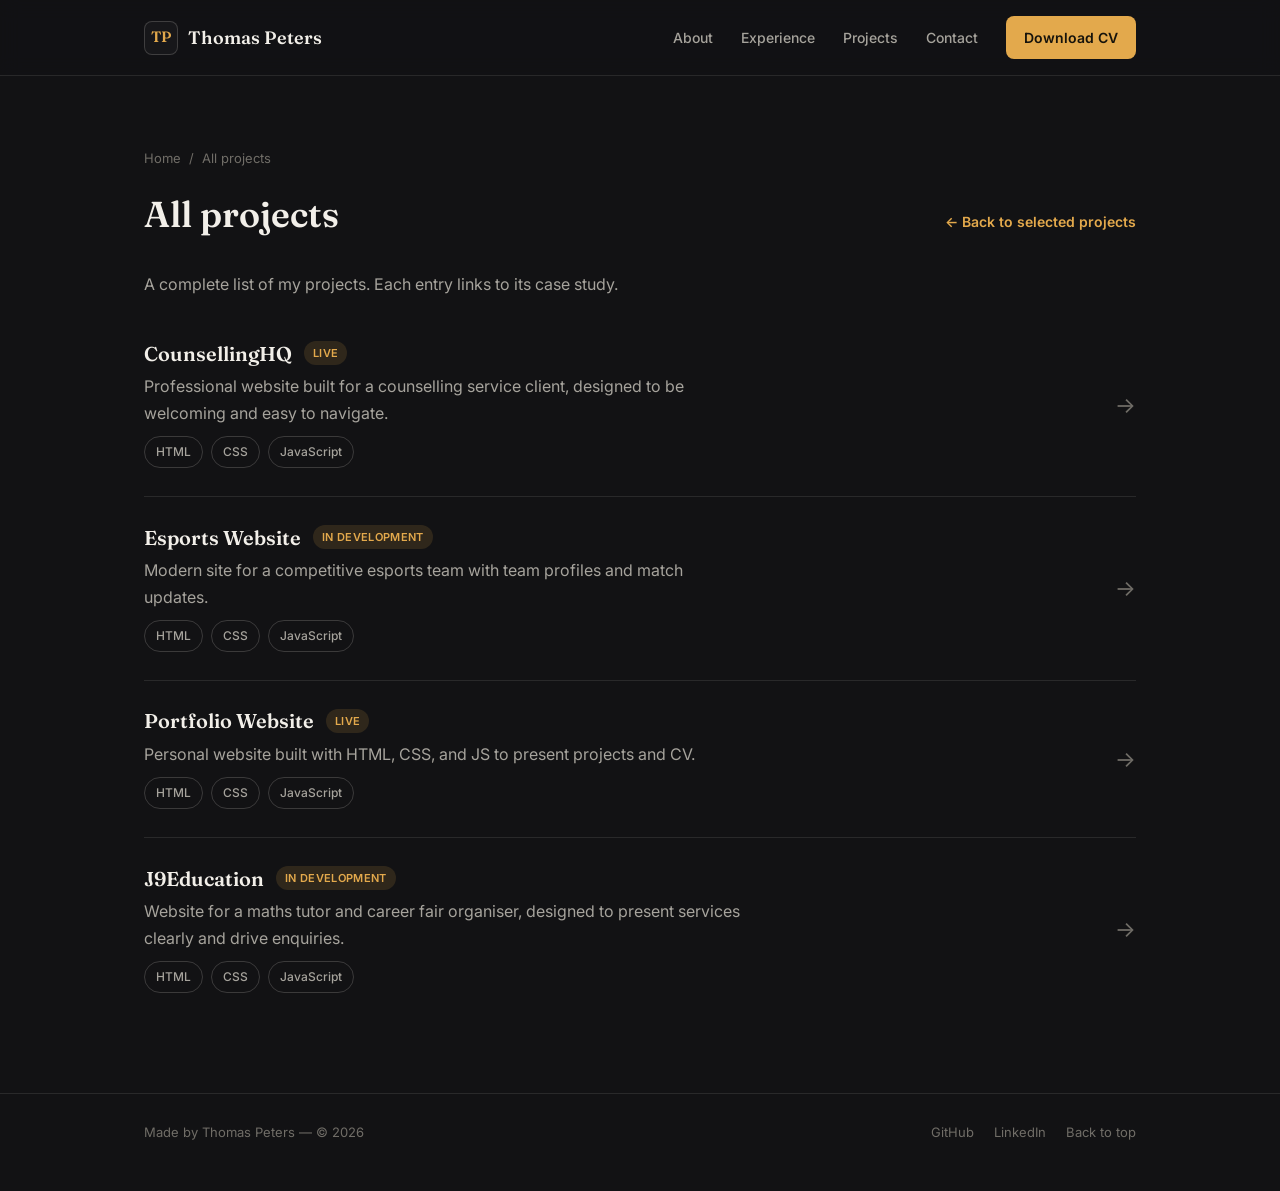
==== commit ef6ee50c: "removeal of fileConverter page and replaced with J9Education project" ====
--- a/projects/all-projects.html
+++ b/projects/all-projects.html
@@ -100,17 +100,17 @@
             <span class="arrow" aria-hidden="true">→</span>
           </a>
 
-          <a class="project-row fade-in" href="fileConverter.html">
+          <a class="project-row fade-in" href="j9education.html">
             <div>
               <div class="title-row">
-                <h3>File Converter</h3>
-                <span class="status-pill">Completed</span>
+                <h3>J9Education</h3>
+                <span class="status-pill">In development</span>
               </div>
-              <p>Utility project focused on converting files between formats with a clean interface.</p>
+              <p>Website for a maths tutor and career fair organiser, designed to present services clearly and drive enquiries.</p>
               <div class="tag-list">
-                <span class="tag">C#</span>
-                <span class="tag">.NET</span>
-                <span class="tag">UI</span>
+                <span class="tag">HTML</span>
+                <span class="tag">CSS</span>
+                <span class="tag">JavaScript</span>
               </div>
             </div>
             <span class="arrow" aria-hidden="true">→</span>
--- a/styles.css
+++ b/styles.css
@@ -754,19 +754,40 @@
     display: flex;
   }
 
+  /* 2×2 grid so facts stay compact and don't stack into a long column */
   .fact-strip {
-    flex-direction: column;
+    display: grid;
+    grid-template-columns: 1fr 1fr;
+    flex-direction: unset;
   }
 
   .fact {
     border-left: none;
     border-top: 1px solid var(--line);
-    padding: 16px 0;
-  }
-
-  .fact:first-child {
+    padding: 12px 0;
+  }
+
+  .fact:nth-child(odd) {
+    border-right: 1px solid var(--line);
+    padding-right: 16px;
+  }
+
+  .fact:nth-child(even) {
+    padding-left: 16px;
+  }
+
+  .fact:first-child,
+  .fact:nth-child(2) {
     border-top: none;
     padding-top: 0;
+  }
+
+  .fact .num {
+    font-size: 18px;
+  }
+
+  .fact .label {
+    font-size: 12px;
   }
 }
 
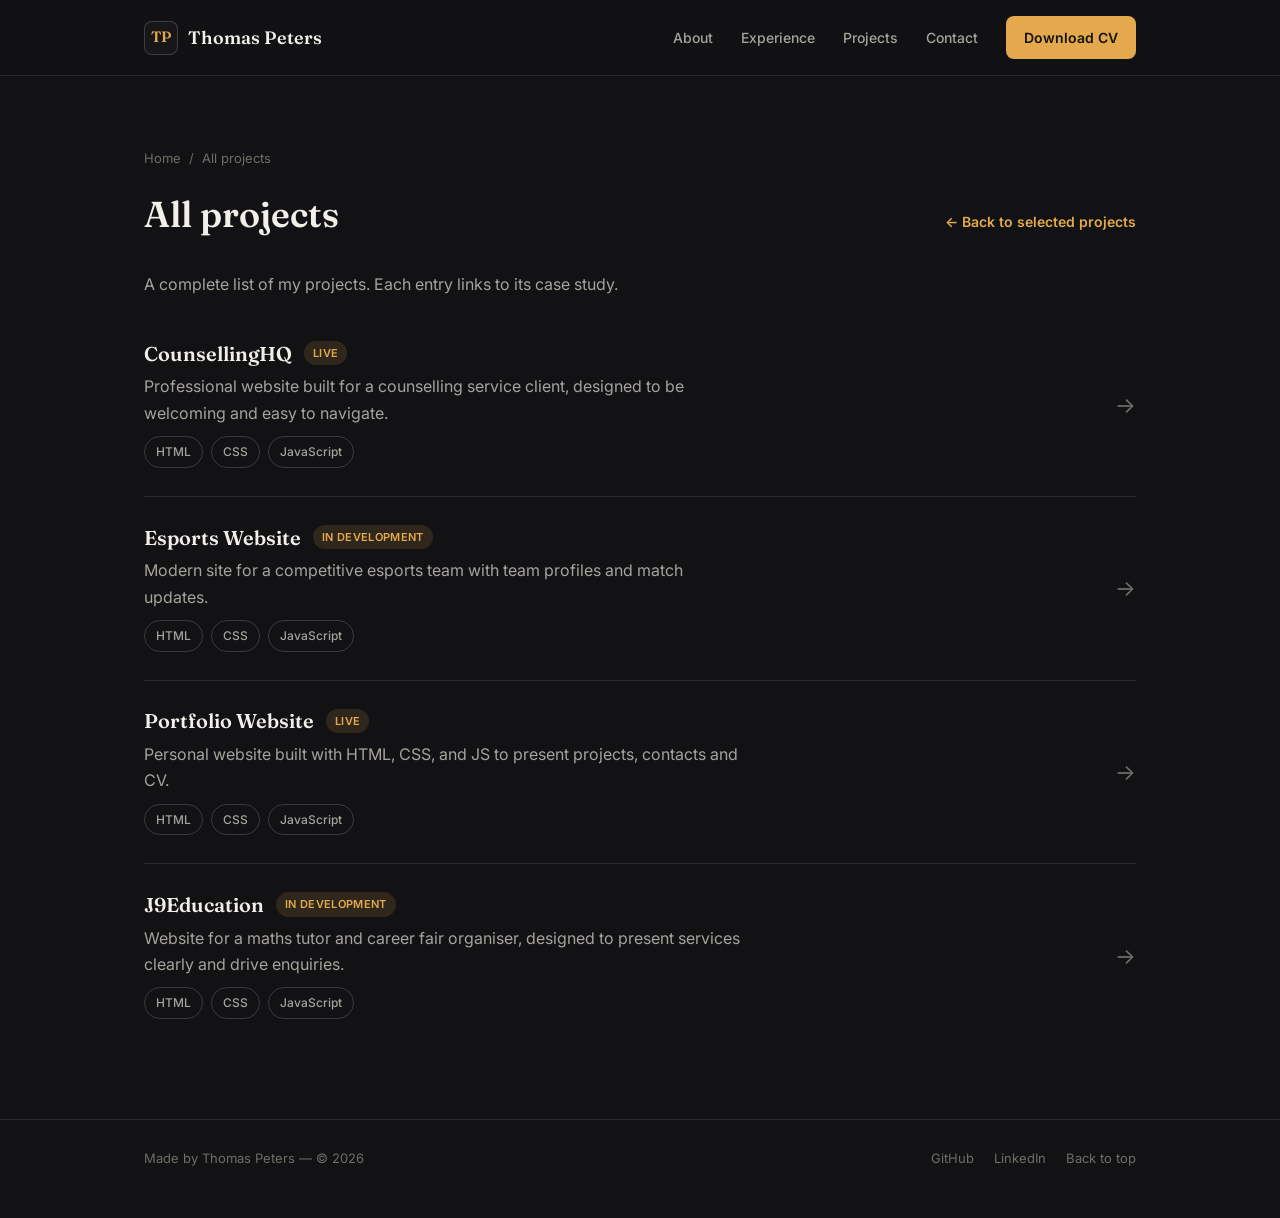
==== commit a9eae8cd: "changes to the information on the all projects page" ====
--- a/projects/all-projects.html
+++ b/projects/all-projects.html
@@ -10,13 +10,19 @@
   <link rel="icon" href="../assets/favicon.svg" type="image/svg+xml">
   <link rel="preconnect" href="https://fonts.googleapis.com">
   <link rel="preconnect" href="https://fonts.gstatic.com" crossorigin>
+  <!-- Fraunces for display headings, Inter for body text -->
   <link href="https://fonts.googleapis.com/css2?family=Fraunces:opsz,wght@9..144,500;9..144,600&family=Inter:wght@400;500;600;700&display=swap" rel="stylesheet">
+  <!-- Global styles shared across the entire site -->
   <link rel="stylesheet" href="../styles.css">
 </head>
 <body>
 
+  <!-- Skip link: lets keyboard/screen-reader users jump past the nav -->
   <a class="skip-link" href="#main">Skip to content</a>
 
+  <!-- =====================================================================
+       Site Header — identical across all pages for consistent navigation.
+  ====================================================================== -->
   <header class="site-header">
     <div class="nav-row">
       <a class="brand" href="../index.html">
@@ -30,6 +36,7 @@
         <li><a href="../index.html#contact">Contact</a></li>
         <li><a class="btn" href="../assets/CV.pdf" target="_blank" rel="noopener">Download CV</a></li>
       </ul>
+      <!-- Hamburger button — only shown below 860px breakpoint (see styles.css) -->
       <button class="nav-toggle" id="nav-toggle" aria-label="Toggle navigation" aria-expanded="false" aria-controls="nav-links">
         <svg viewBox="0 0 24 24" fill="none" stroke="currentColor" stroke-width="2" stroke-linecap="round"><line x1="3" y1="6" x2="21" y2="6"/><line x1="3" y1="12" x2="21" y2="12"/><line x1="3" y1="18" x2="21" y2="18"/></svg>
       </button>
@@ -37,8 +44,15 @@
   </header>
 
   <main id="main">
+
+    <!-- =====================================================================
+         Project Listing — breadcrumb, page title, and full project list.
+         Each row links to its individual case study page.
+    ====================================================================== -->
     <section style="border-top:none">
       <div class="wrap">
+
+        <!-- Breadcrumb navigation: Home / All projects -->
         <div class="breadcrumbs">
           <a href="../index.html">Home</a>
           <span>/</span>
@@ -51,7 +65,10 @@
         </div>
         <p class="lede" style="margin-bottom: 0;">A complete list of my projects. Each entry links to its case study.</p>
 
+        <!-- Project rows — each links to its own case study page -->
         <div class="project-list" style="margin-top: 16px;">
+
+          <!-- CounsellingHQ — live client site for a counselling service -->
           <a class="project-row fade-in" href="counsellinghq.html">
             <div>
               <div class="title-row">
@@ -68,6 +85,7 @@
             <span class="arrow" aria-hidden="true">→</span>
           </a>
 
+          <!-- Esports Website — live site for the Yokai esports team -->
           <a class="project-row fade-in" href="esports.html">
             <div>
               <div class="title-row">
@@ -84,13 +102,14 @@
             <span class="arrow" aria-hidden="true">→</span>
           </a>
 
+          <!-- Portfolio Website — this site -->
           <a class="project-row fade-in" href="portfolio.html">
             <div>
               <div class="title-row">
                 <h3>Portfolio Website</h3>
                 <span class="status-pill">Live</span>
               </div>
-              <p>Personal website built with HTML, CSS, and JS to present projects and CV.</p>
+              <p>Personal website built with HTML, CSS, and JS to present projects, contacts and CV.</p>
               <div class="tag-list">
                 <span class="tag">HTML</span>
                 <span class="tag">CSS</span>
@@ -100,6 +119,7 @@
             <span class="arrow" aria-hidden="true">→</span>
           </a>
 
+          <!-- J9Education — in-development client site for a maths tutor -->
           <a class="project-row fade-in" href="j9education.html">
             <div>
               <div class="title-row">
@@ -115,11 +135,14 @@
             </div>
             <span class="arrow" aria-hidden="true">→</span>
           </a>
+
         </div>
       </div>
     </section>
+
   </main>
 
+  <!-- Footer — copyright year filled by script.js, links to socials -->
   <footer class="site-footer">
     <div class="wrap footer-row">
       <div>Made by Thomas Peters — © <span id="year"></span></div>
@@ -131,6 +154,7 @@
     </div>
   </footer>
 
+  <!-- Scroll-triggered fade-ins, mobile nav toggle, footer year, email de-obfuscation -->
   <script src="../script.js"></script>
 </body>
 </html>
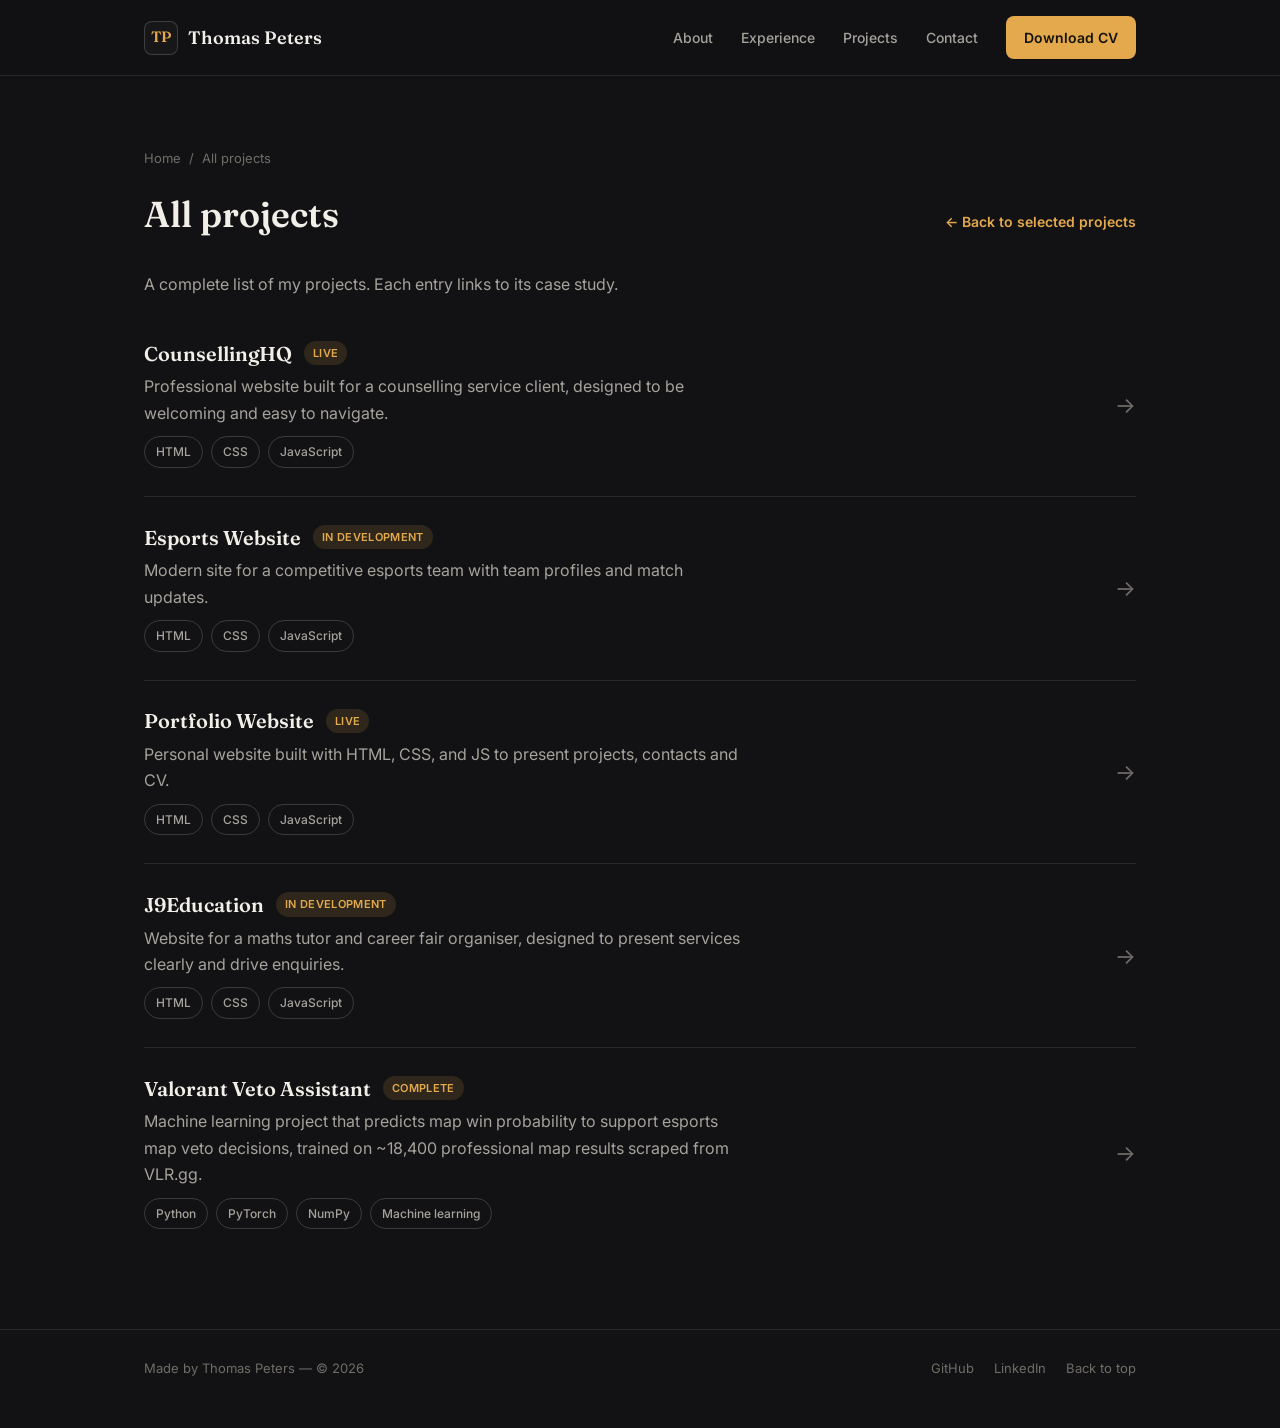
==== commit c978aa8d: "added valourant veto assistant project page" ====
--- a/projects/all-projects.html
+++ b/projects/all-projects.html
@@ -5,7 +5,7 @@
   <meta name="viewport" content="width=device-width, initial-scale=1.0">
   <title>All Projects | Thomas Peters</title>
   <meta name="description" content="Full list of Thomas Peters' software projects.">
-  <link rel="canonical" href="https://www.thomas-peters.org/projects/all-projects.html">
+  <link rel="canonical" href="https://www.thomasoliverpeters.com/projects/all-projects.html">
   <meta name="theme-color" content="#121214">
   <link rel="icon" href="../assets/favicon.svg" type="image/svg+xml">
   <link rel="preconnect" href="https://fonts.googleapis.com">
@@ -136,6 +136,24 @@
             <span class="arrow" aria-hidden="true">→</span>
           </a>
 
+          <!-- Valorant Veto Assistant — Python ML project for esports map veto decisions -->
+          <a class="project-row fade-in" href="valorant-veto-assistant.html">
+            <div>
+              <div class="title-row">
+                <h3>Valorant Veto Assistant</h3>
+                <span class="status-pill">Complete</span>
+              </div>
+              <p>Machine learning project that predicts map win probability to support esports map veto decisions, trained on ~18,400 professional map results scraped from VLR.gg.</p>
+              <div class="tag-list">
+                <span class="tag">Python</span>
+                <span class="tag">PyTorch</span>
+                <span class="tag">NumPy</span>
+                <span class="tag">Machine learning</span>
+              </div>
+            </div>
+            <span class="arrow" aria-hidden="true">→</span>
+          </a>
+
         </div>
       </div>
     </section>
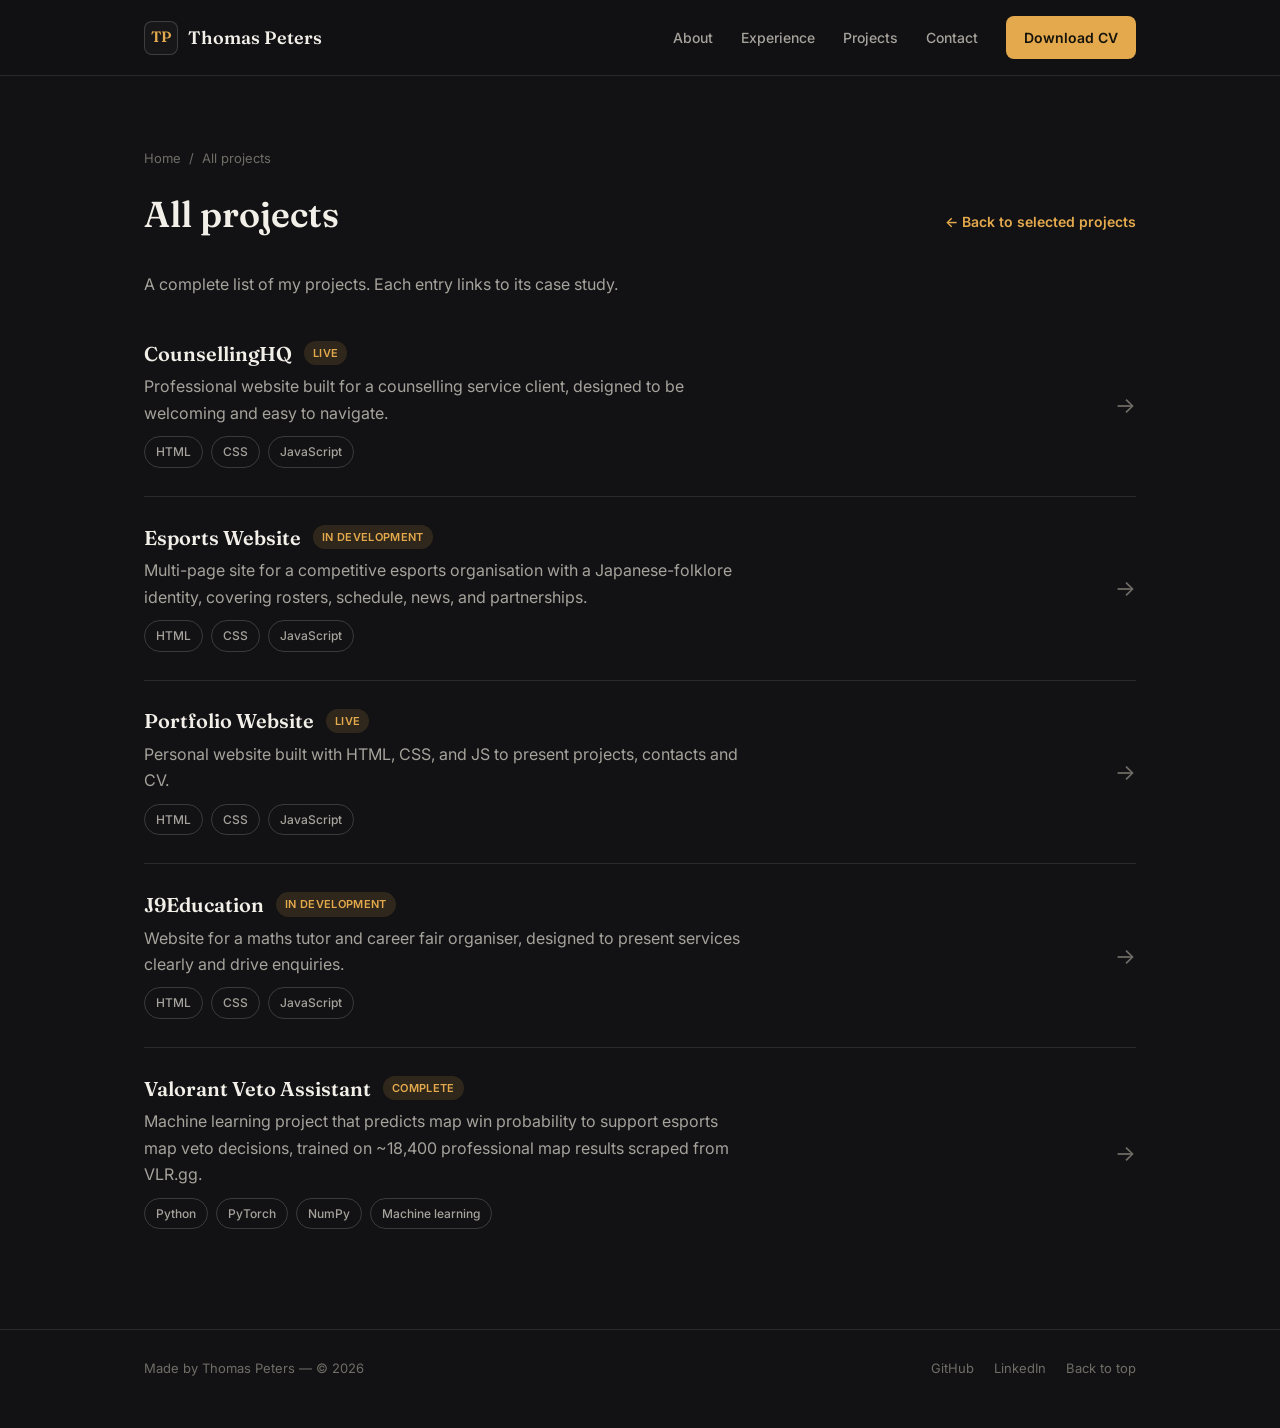
==== commit 3e53075e: "updated yokai esports description" ====
--- a/projects/all-projects.html
+++ b/projects/all-projects.html
@@ -92,7 +92,7 @@
                 <h3>Esports Website</h3>
                 <span class="status-pill">In development</span>
               </div>
-              <p>Modern site for a competitive esports team with team profiles and match updates.</p>
+              <p>Multi-page site for a competitive esports organisation with a Japanese-folklore identity, covering rosters, schedule, news, and partnerships.</p>
               <div class="tag-list">
                 <span class="tag">HTML</span>
                 <span class="tag">CSS</span>
